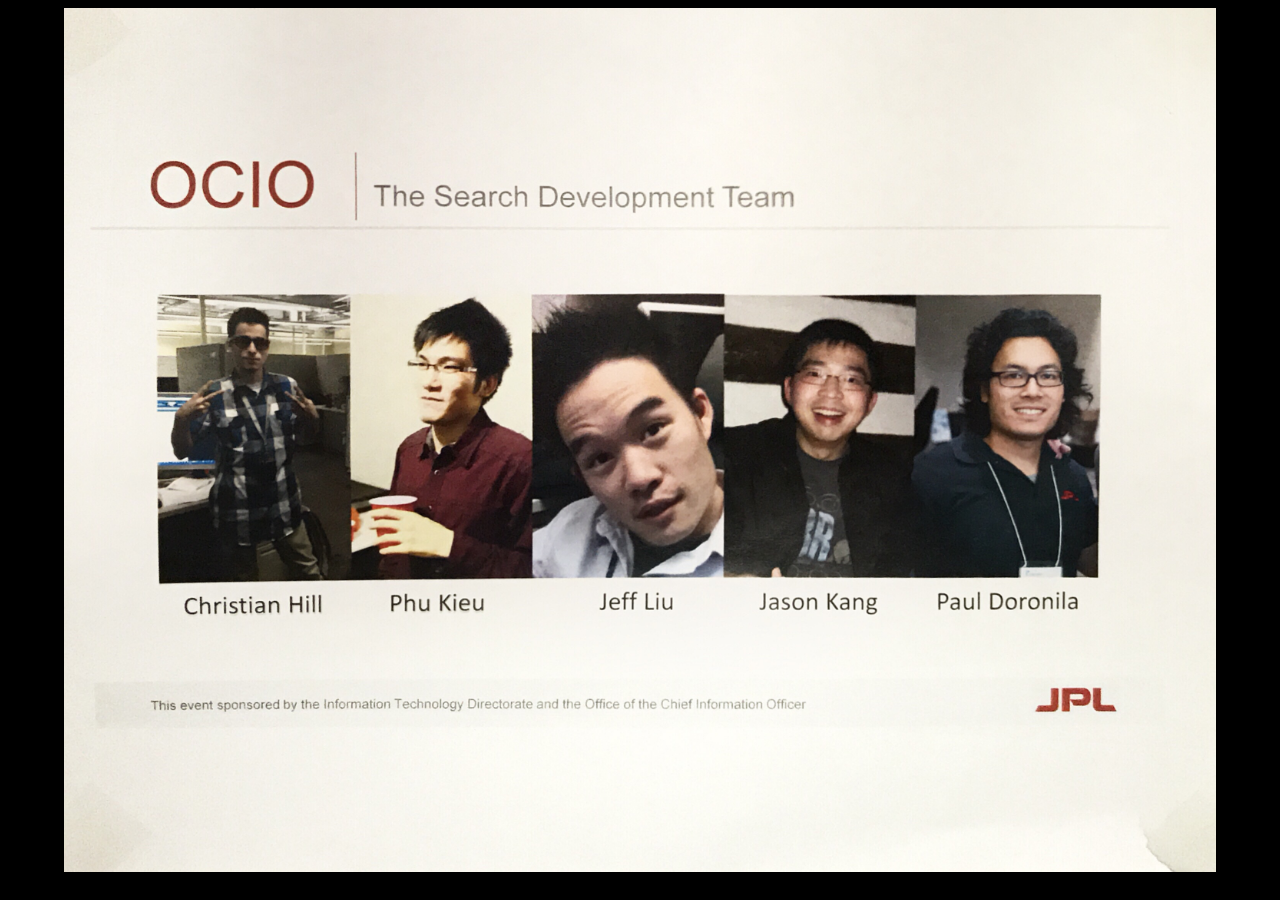
==== index.html @ 3520ed7a "Display fullscreen image" ====
<!DOCTYPE html>
<html lang="en">
    <head>
        <title></title>
        <meta charset="UTF-8">
        <meta name="viewport" content="width=device-width, initial-scale=1">
        <link href="css/style.css" rel="stylesheet">
    </head>
    <body>
        <img src="images/IMG_0670.JPG" alt="">
    </body>
</html>
---- css/style.css ----
body {
    background: black;
}

img {
    display: block;
    height: 96vh;
    margin: auto;
}
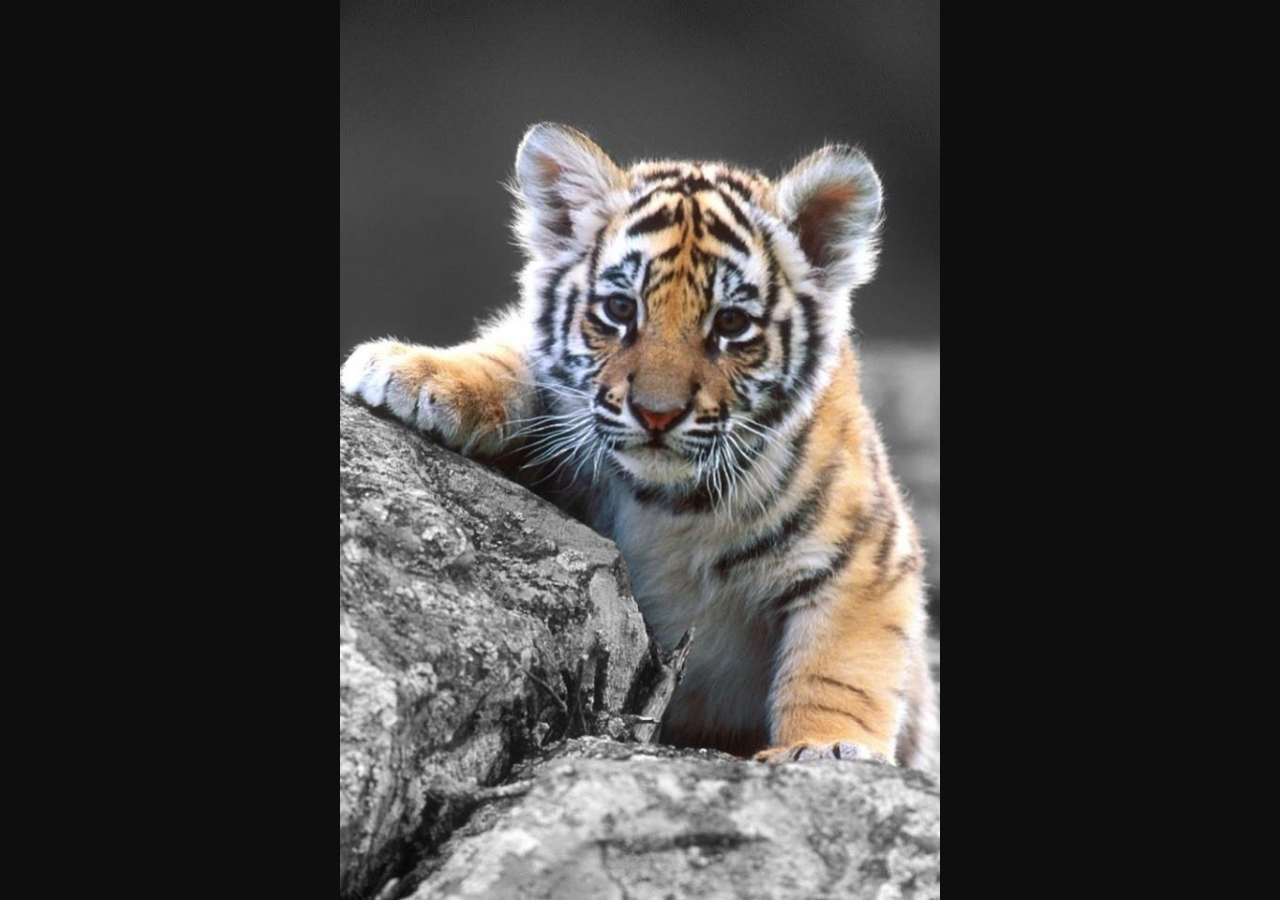
==== commit 44d8d69a: "Image slideshow" ====
--- a/index.html
+++ b/index.html
@@ -7,6 +7,7 @@
         <link href="css/style.css" rel="stylesheet">
     </head>
     <body>
-        <img src="images/IMG_0670.JPG" alt="">
+        <img src="images/tiger_cub.jpg" alt="">
+        <script src="scripts/slideshow.js"></script>
     </body>
 </html>--- a/css/style.css
+++ b/css/style.css
@@ -1,9 +1,10 @@
 body {
-    background: black;
+    background: #0e0e0e;
+    margin: 0px;
 }
 
 img {
     display: block;
-    height: 96vh;
+    height: 100vh;
     margin: auto;
 }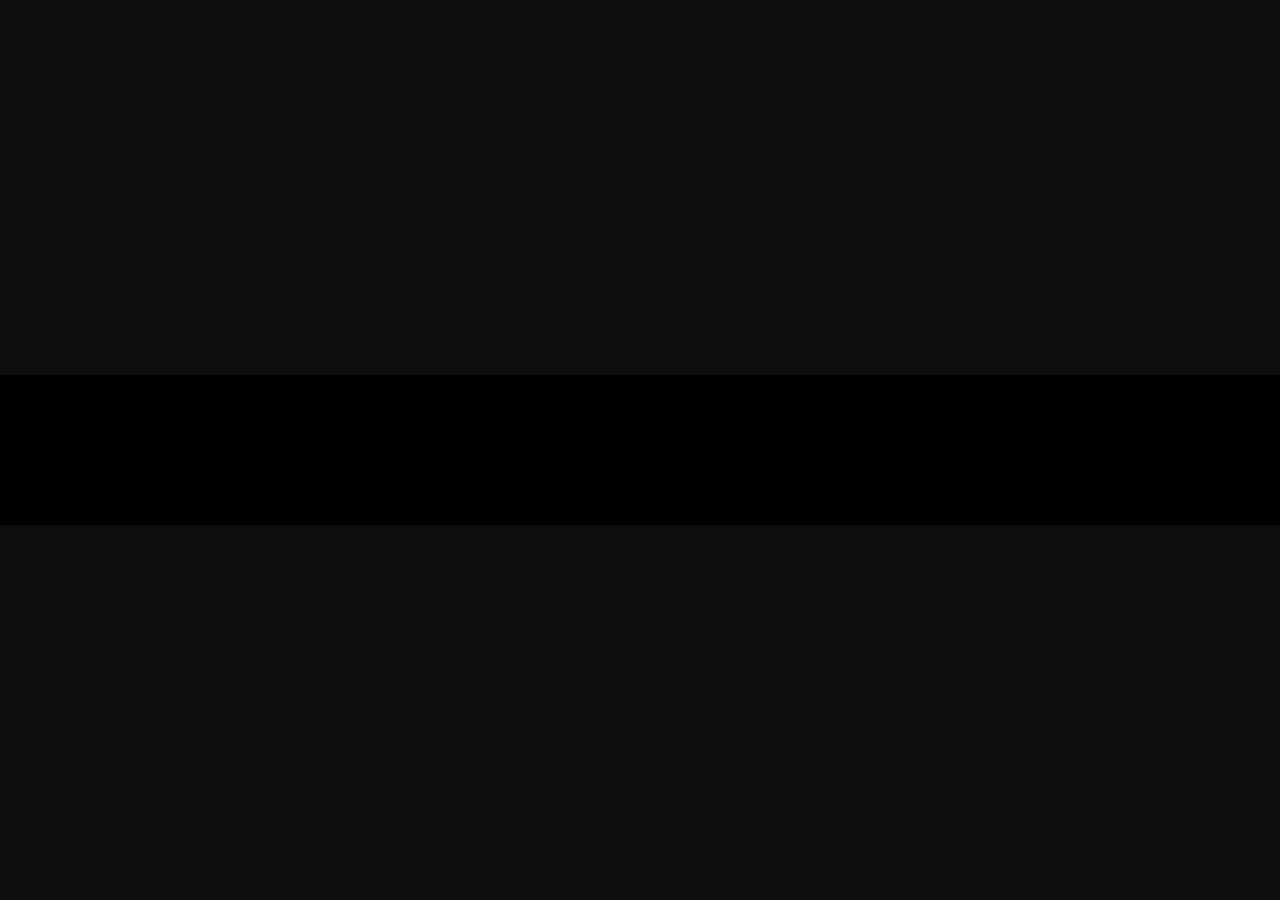
==== commit 370f9104: "Video slideshow" ====
--- a/index.html
+++ b/index.html
@@ -7,7 +7,8 @@
         <link href="css/style.css" rel="stylesheet">
     </head>
     <body>
-        <img src="images/tiger_cub.jpg" alt="">
+        <!-- <img src="images/tiger_cub.jpg" alt=""> -->
+        <video src="videos/spider-man.mov" autoplay></video>
         <script src="scripts/slideshow.js"></script>
     </body>
 </html>--- a/css/style.css
+++ b/css/style.css
@@ -1,5 +1,7 @@
-body {
+html, body {
     background: #0e0e0e;
+    min-height: 100%;
+    height: 100%;
     margin: 0px;
 }
 
@@ -7,4 +9,15 @@
     display: block;
     height: 100vh;
     margin: auto;
+}
+
+video {
+    min-width: 100%;
+    width: 100%;
+    height: auto;
+    background-color: black;
+    background-size: cover;
+    top: 50%;
+    position: relative;
+    transform: translateY(-50%);
 }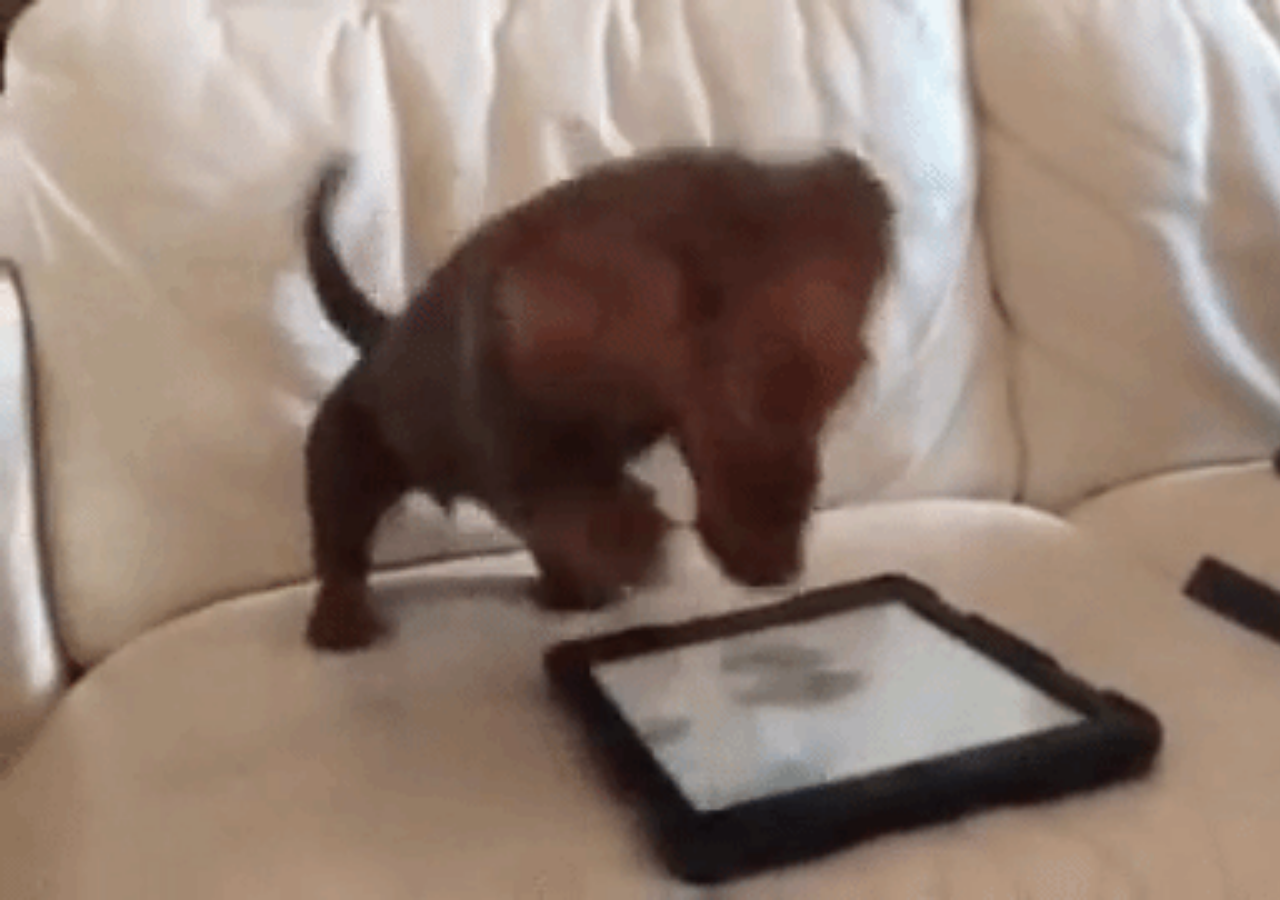
==== commit 5805a5d6: "Switch media depending on type" ====
--- a/index.html
+++ b/index.html
@@ -7,8 +7,9 @@
         <link href="css/style.css" rel="stylesheet">
     </head>
     <body>
-        <!-- <img src="images/tiger_cub.jpg" alt=""> -->
-        <video src="videos/spider-man.mov" autoplay></video>
+        <!-- <img src="images/tiger_cub.jpg" alt="">  -->
+        <img alt="">
+        <video autoplay onended="switchMedia()"></video>
         <script src="scripts/slideshow.js"></script>
     </body>
 </html>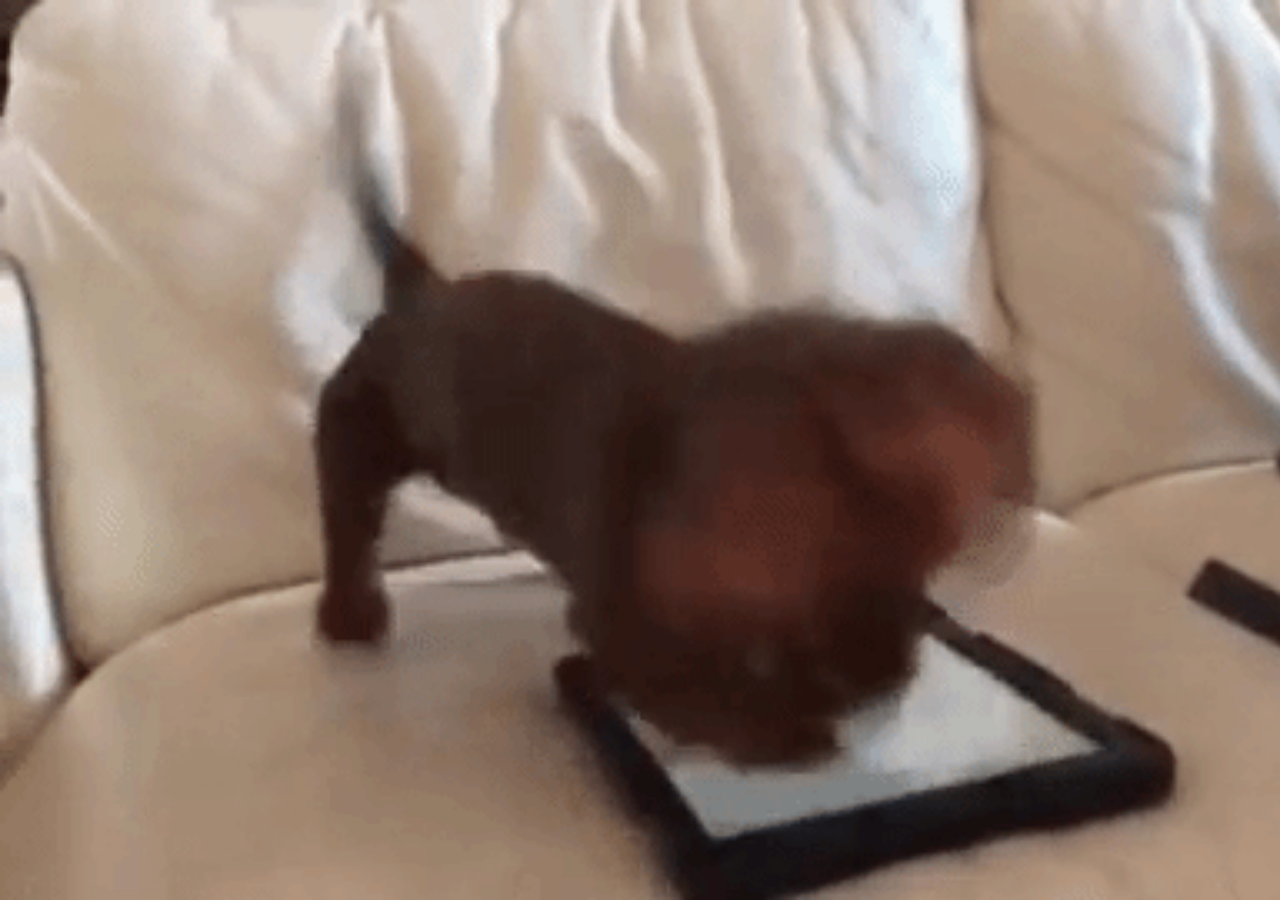
==== commit c6969ea5: "Generalize" ====
--- a/index.html
+++ b/index.html
@@ -1,13 +1,12 @@
 <!DOCTYPE html>
 <html lang="en">
     <head>
-        <title></title>
+        <title>Photoframe Slideshow</title>
         <meta charset="UTF-8">
         <meta name="viewport" content="width=device-width, initial-scale=1">
         <link href="css/style.css" rel="stylesheet">
     </head>
     <body>
-        <!-- <img src="images/tiger_cub.jpg" alt="">  -->
         <img alt="">
         <video autoplay onended="switchMedia()"></video>
         <script src="scripts/slideshow.js"></script>
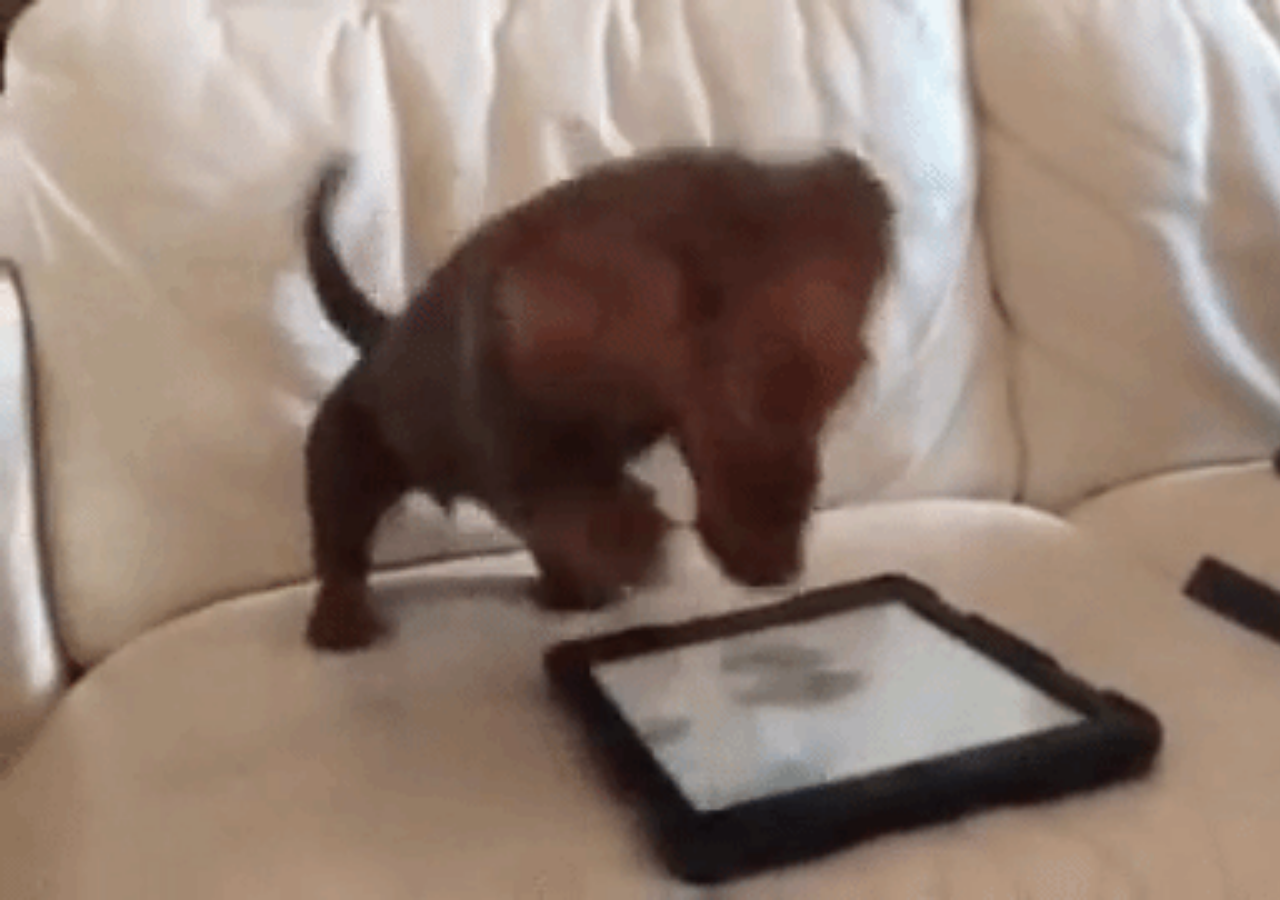
==== commit 9230a337: "Create Slideshow class" ====
--- a/index.html
+++ b/index.html
@@ -8,7 +8,7 @@
     </head>
     <body>
         <img alt="">
-        <video autoplay onended="switchMedia()"></video>
+        <video autoplay></video>
         <script src="scripts/slideshow.js"></script>
     </body>
 </html>--- a/css/style.css
+++ b/css/style.css
@@ -6,12 +6,13 @@
 }
 
 img {
-    display: block;
+    display: none;
     height: 100vh;
     margin: auto;
 }
 
 video {
+    display: none;
     min-width: 100%;
     width: 100%;
     height: auto;
